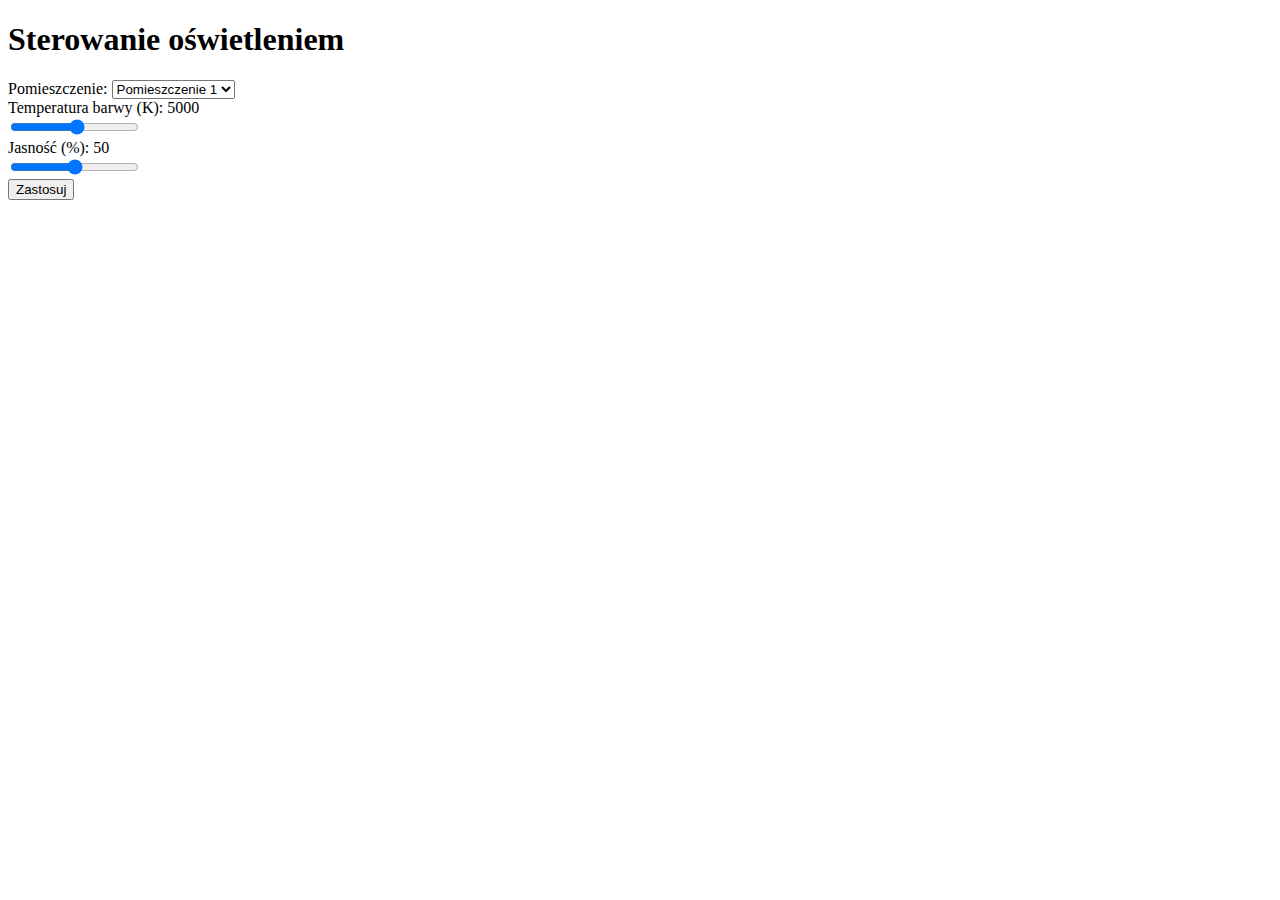
==== web/public/index.html @ 11402fad "Initial files" ====
<!DOCTYPE html>
<html lang="pl">
<head>
    <meta charset="UTF-8">
    <meta name="viewport" content="width=device-width, initial-scale=1, shrink-to-fit=no">
    <title>Sterowanie oświetleniem</title>
    <link rel="stylesheet" href="css/main.css">
    <script src="js/script.js"></script>
</head>
<body>
  <h1>Sterowanie oświetleniem</h1>
  <div>
    <label for="roomSelect">Pomieszczenie:</label>
    <select id="roomSelect">
      <option value="0">Pomieszczenie 1</option>
      <option value="1">Pomieszczenie 2</option>
      <option value="2">Pomieszczenie 3</option>
      <option value="3">Pomieszczenie 4</option>
      <option value="4">Pomieszczenie 5</option>
    </select>
  </div>
  
  <div>
    <label>Temperatura barwy (K): <span id="cctVal">5000</span></label><br>
    <input type="range" id="cctRange" min="2300" max="7500" value="5000" />
  </div>
  
  <div>
    <label>Jasność (%): <span id="brightVal">50</span></label><br>
    <input type="range" id="brightRange" min="0" max="100" value="50" />
  </div>
  
  <button id="applyBtn">Zastosuj</button>
  
  <p id="result"></p>

</body>
</html>
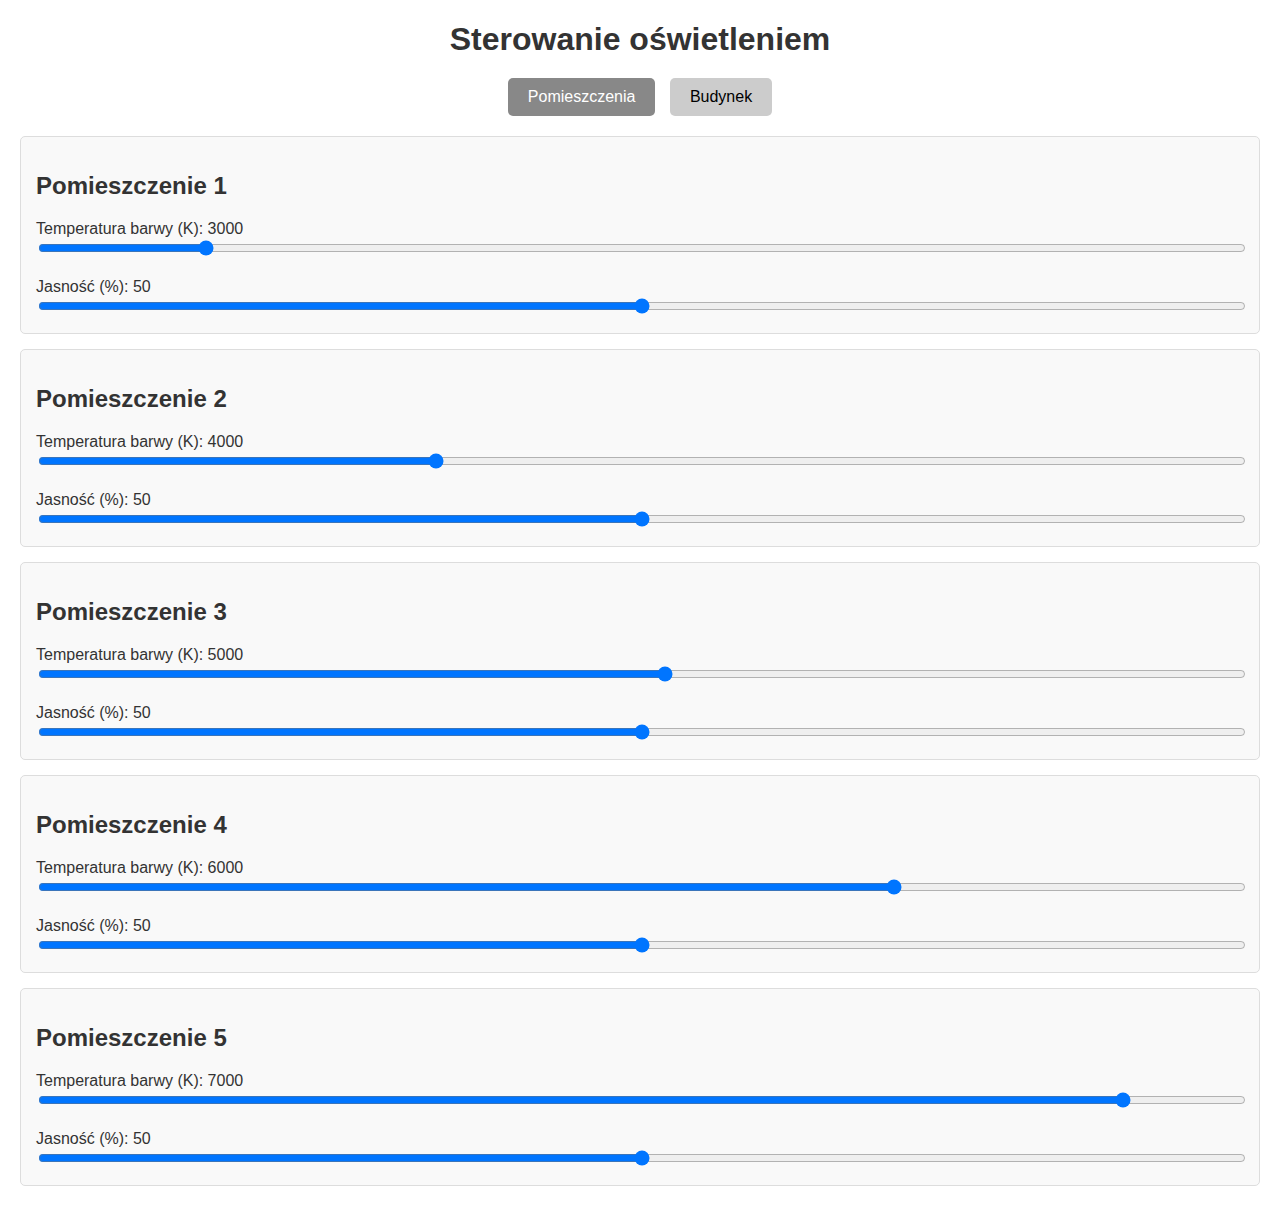
==== commit 0e1d726d: "More functionality, better design" ====
--- a/web/public/index.html
+++ b/web/public/index.html
@@ -5,34 +5,34 @@
     <meta name="viewport" content="width=device-width, initial-scale=1, shrink-to-fit=no">
     <title>Sterowanie oświetleniem</title>
     <link rel="stylesheet" href="css/main.css">
-    <script src="js/script.js"></script>
+    <script src="js/script.js" defer></script>
 </head>
 <body>
   <h1>Sterowanie oświetleniem</h1>
-  <div>
-    <label for="roomSelect">Pomieszczenie:</label>
-    <select id="roomSelect">
-      <option value="0">Pomieszczenie 1</option>
-      <option value="1">Pomieszczenie 2</option>
-      <option value="2">Pomieszczenie 3</option>
-      <option value="3">Pomieszczenie 4</option>
-      <option value="4">Pomieszczenie 5</option>
-    </select>
+
+  <div class="tabs">
+    <button class="tab-button active" data-tab="rooms">Pomieszczenia</button>
+    <button class="tab-button" data-tab="building">Budynek</button>
   </div>
-  
-  <div>
-    <label>Temperatura barwy (K): <span id="cctVal">5000</span></label><br>
-    <input type="range" id="cctRange" min="2300" max="7500" value="5000" />
+
+  <div class="tab-content" id="rooms" style="display:block;">
+    <div id="roomsContainer"></div>
   </div>
-  
-  <div>
-    <label>Jasność (%): <span id="brightVal">50</span></label><br>
-    <input type="range" id="brightRange" min="0" max="100" value="50" />
+  <div class="tab-content" id="building">
+    <div class="card">
+      <label>Temperatura barwy budynku (K): <span id="buildingCctVal">5000</span></label><br>
+      <input type="range" id="buildingCctRange" min="2300" max="7500" value="5000" />
+    </div>
+    <div class="card">
+      <label>Jasność budynku (%): <span id="buildingBrightVal">50</span></label><br>
+      <input type="range" id="buildingBrightRange" min="0" max="100" value="50" />
+    </div>
+    <div class="card">
+      <button id="alarmBtn" class="alarm">Alarm</button>
+      <button id="evacBtn" class="evacuation">Ewakuacja</button>
+    </div>
   </div>
-  
-  <button id="applyBtn">Zastosuj</button>
-  
+
   <p id="result"></p>
-
 </body>
 </html>--- a/web/public/css/main.css
+++ b/web/public/css/main.css
@@ -0,0 +1,71 @@
+body {
+    font-family: Arial, sans-serif;
+    margin: 20px;
+    color: #333;
+  }
+  
+  h1 {
+    text-align: center;
+    margin-bottom: 20px;
+  }
+  
+  .tabs {
+    text-align: center;
+    margin-bottom: 20px;
+  }
+  
+  .tab-button {
+    background: #ccc;
+    border: none;
+    padding: 10px 20px;
+    cursor: pointer;
+    font-size: 16px;
+    outline: none;
+    margin: 0 5px;
+  }
+  
+  .tab-button.active {
+    background: #888;
+    color: #fff;
+  }
+  
+  .tab-content {
+    display: none;
+  }
+  
+  .card {
+    background: #f9f9f9;
+    border-radius: 5px;
+    padding: 15px;
+    margin-bottom: 15px;
+    border: 1px solid #ddd;
+  }
+  
+  input[type=range] {
+    width: 100%;
+  }
+  
+  button {
+    padding: 10px 20px;
+    border: none;
+    cursor: pointer;
+    font-size: 16px;
+    border-radius: 5px;
+  }
+  
+  button.alarm {
+    background: #d9534f;
+    color: #fff;
+  }
+  
+  button.evacuation {
+    background: #5cb85c;
+    color: #fff;
+  }
+  
+  #result {
+    margin-top: 20px;
+    font-weight: bold;
+    color: #d9534f;
+    text-align: center;
+  }